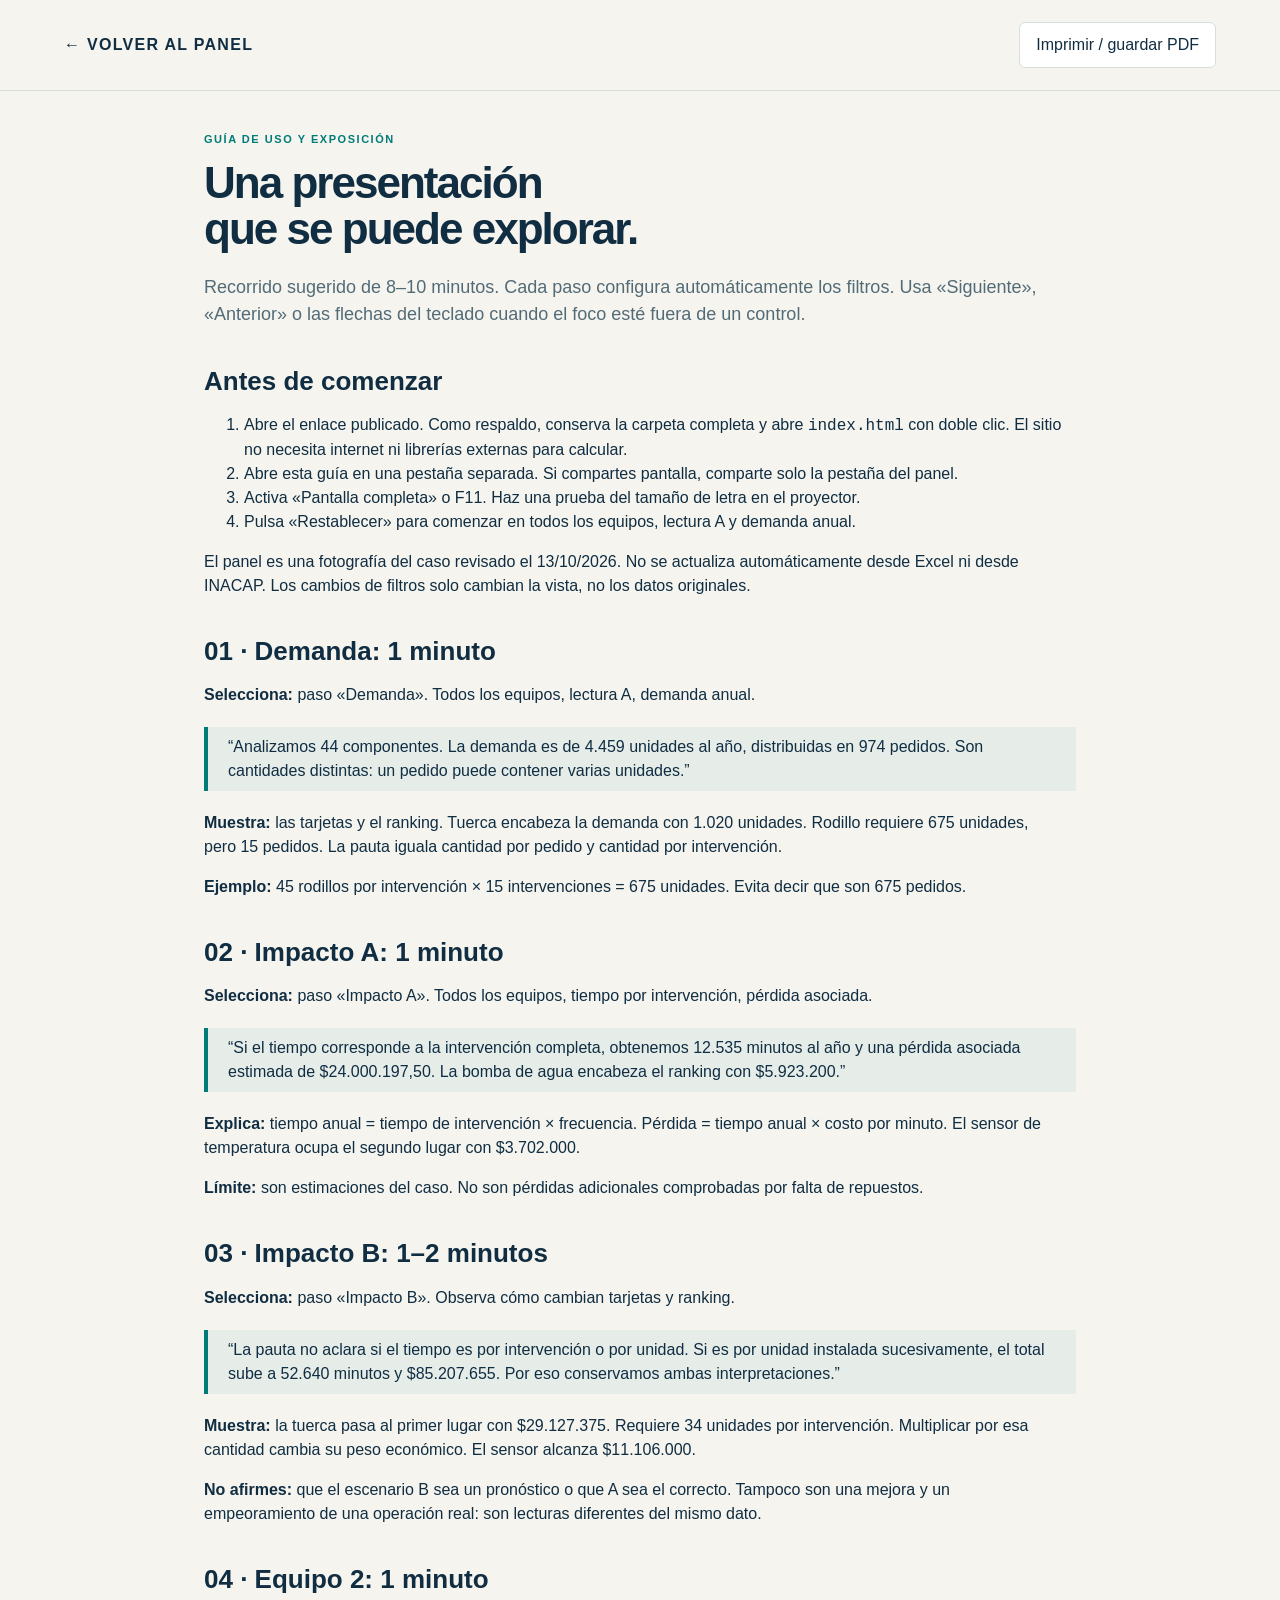
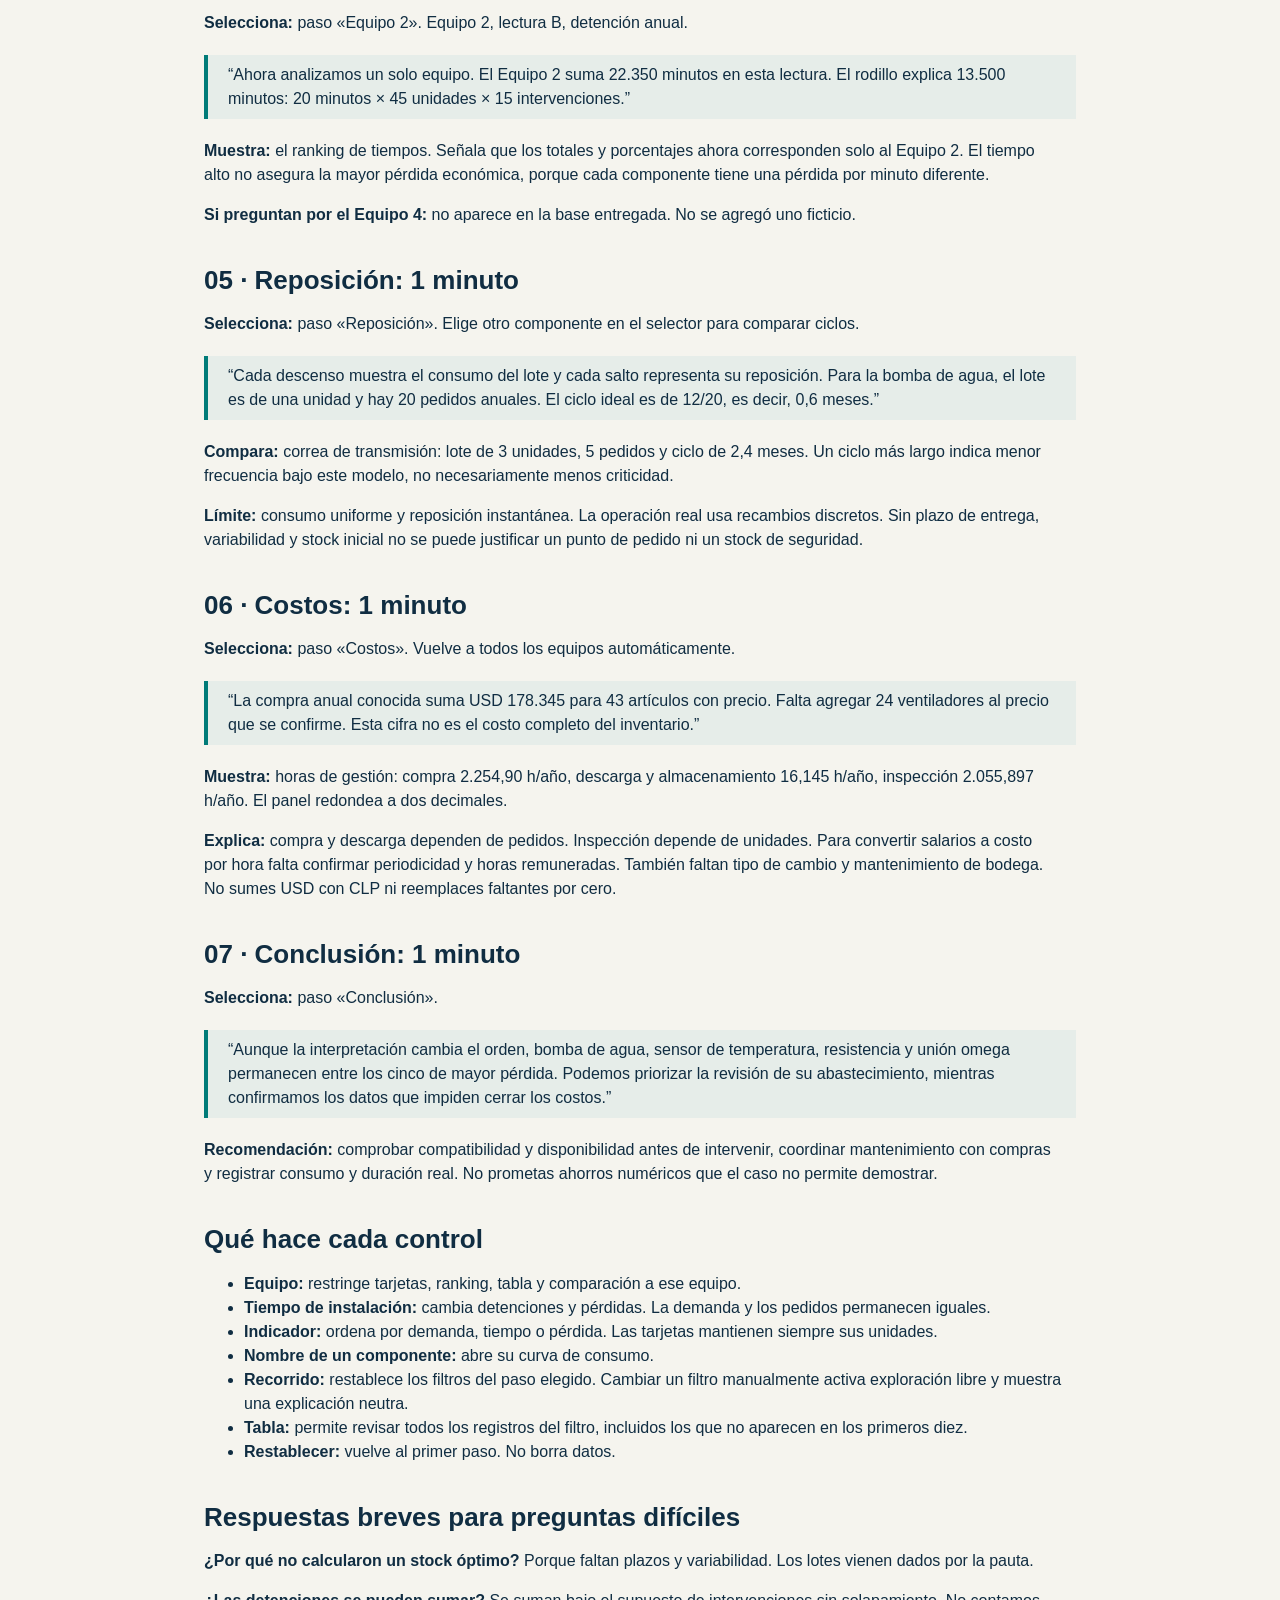
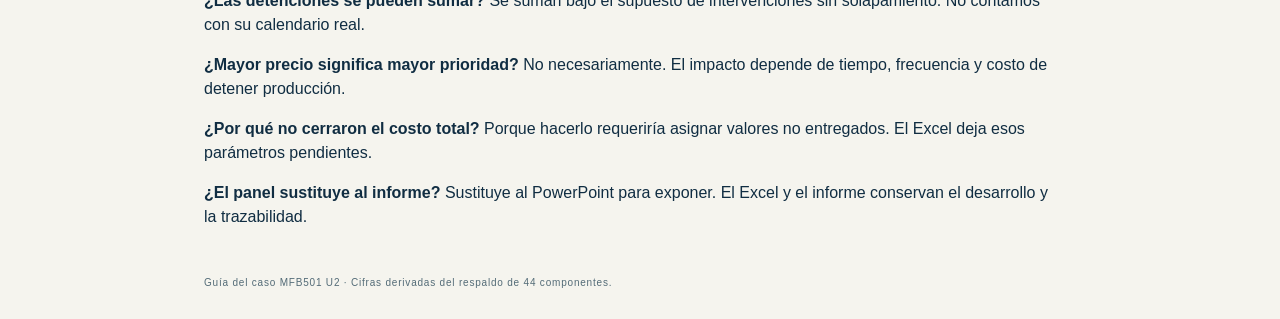
==== guia.html @ 06106e2b "Publicar panel interactivo y guía de exposición" ====
<!doctype html><html lang="es"><head><meta charset="utf-8"><meta name="viewport" content="width=device-width,initial-scale=1"><title>Guía para exponer / Repuestos</title><link rel="stylesheet" href="style.css"></head><body><header><a class="brand" href="index.html">← VOLVER AL PANEL</a><button onclick="window.print()">Imprimir / guardar PDF</button></header><main class="guide"><p class="eyebrow" style="margin-top:40px">GUÍA DE USO Y EXPOSICIÓN</p><h1>Una presentación<br>que se puede explorar.</h1><p class="lead">Recorrido sugerido de 8–10 minutos. Cada paso configura automáticamente los filtros. Usa «Siguiente», «Anterior» o las flechas del teclado cuando el foco esté fuera de un control.</p>
<h2>Antes de comenzar</h2><ol><li>Abre el enlace publicado. Como respaldo, conserva la carpeta completa y abre <code>index.html</code> con doble clic. El sitio no necesita internet ni librerías externas para calcular.</li><li>Abre esta guía en una pestaña separada. Si compartes pantalla, comparte solo la pestaña del panel.</li><li>Activa «Pantalla completa» o F11. Haz una prueba del tamaño de letra en el proyector.</li><li>Pulsa «Restablecer» para comenzar en todos los equipos, lectura A y demanda anual.</li></ol><p>El panel es una fotografía del caso revisado el 13/10/2026. No se actualiza automáticamente desde Excel ni desde INACAP. Los cambios de filtros solo cambian la vista, no los datos originales.</p>
<h2>01 · Demanda: 1 minuto</h2><p><strong>Selecciona:</strong> paso «Demanda». Todos los equipos, lectura A, demanda anual.</p><blockquote>“Analizamos 44 componentes. La demanda es de 4.459 unidades al año, distribuidas en 974 pedidos. Son cantidades distintas: un pedido puede contener varias unidades.”</blockquote><p><strong>Muestra:</strong> las tarjetas y el ranking. Tuerca encabeza la demanda con 1.020 unidades. Rodillo requiere 675 unidades, pero 15 pedidos. La pauta iguala cantidad por pedido y cantidad por intervención.</p><p><strong>Ejemplo:</strong> 45 rodillos por intervención × 15 intervenciones = 675 unidades. Evita decir que son 675 pedidos.</p>
<h2>02 · Impacto A: 1 minuto</h2><p><strong>Selecciona:</strong> paso «Impacto A». Todos los equipos, tiempo por intervención, pérdida asociada.</p><blockquote>“Si el tiempo corresponde a la intervención completa, obtenemos 12.535 minutos al año y una pérdida asociada estimada de $24.000.197,50. La bomba de agua encabeza el ranking con $5.923.200.”</blockquote><p><strong>Explica:</strong> tiempo anual = tiempo de intervención × frecuencia. Pérdida = tiempo anual × costo por minuto. El sensor de temperatura ocupa el segundo lugar con $3.702.000.</p><p><strong>Límite:</strong> son estimaciones del caso. No son pérdidas adicionales comprobadas por falta de repuestos.</p>
<h2>03 · Impacto B: 1–2 minutos</h2><p><strong>Selecciona:</strong> paso «Impacto B». Observa cómo cambian tarjetas y ranking.</p><blockquote>“La pauta no aclara si el tiempo es por intervención o por unidad. Si es por unidad instalada sucesivamente, el total sube a 52.640 minutos y $85.207.655. Por eso conservamos ambas interpretaciones.”</blockquote><p><strong>Muestra:</strong> la tuerca pasa al primer lugar con $29.127.375. Requiere 34 unidades por intervención. Multiplicar por esa cantidad cambia su peso económico. El sensor alcanza $11.106.000.</p><p><strong>No afirmes:</strong> que el escenario B sea un pronóstico o que A sea el correcto. Tampoco son una mejora y un empeoramiento de una operación real: son lecturas diferentes del mismo dato.</p>
<h2>04 · Equipo 2: 1 minuto</h2><p><strong>Selecciona:</strong> paso «Equipo 2». Equipo 2, lectura B, detención anual.</p><blockquote>“Ahora analizamos un solo equipo. El Equipo 2 suma 22.350 minutos en esta lectura. El rodillo explica 13.500 minutos: 20 minutos × 45 unidades × 15 intervenciones.”</blockquote><p><strong>Muestra:</strong> el ranking de tiempos. Señala que los totales y porcentajes ahora corresponden solo al Equipo 2. El tiempo alto no asegura la mayor pérdida económica, porque cada componente tiene una pérdida por minuto diferente.</p><p><strong>Si preguntan por el Equipo 4:</strong> no aparece en la base entregada. No se agregó uno ficticio.</p>
<h2>05 · Reposición: 1 minuto</h2><p><strong>Selecciona:</strong> paso «Reposición». Elige otro componente en el selector para comparar ciclos.</p><blockquote>“Cada descenso muestra el consumo del lote y cada salto representa su reposición. Para la bomba de agua, el lote es de una unidad y hay 20 pedidos anuales. El ciclo ideal es de 12/20, es decir, 0,6 meses.”</blockquote><p><strong>Compara:</strong> correa de transmisión: lote de 3 unidades, 5 pedidos y ciclo de 2,4 meses. Un ciclo más largo indica menor frecuencia bajo este modelo, no necesariamente menos criticidad.</p><p><strong>Límite:</strong> consumo uniforme y reposición instantánea. La operación real usa recambios discretos. Sin plazo de entrega, variabilidad y stock inicial no se puede justificar un punto de pedido ni un stock de seguridad.</p>
<h2>06 · Costos: 1 minuto</h2><p><strong>Selecciona:</strong> paso «Costos». Vuelve a todos los equipos automáticamente.</p><blockquote>“La compra anual conocida suma USD 178.345 para 43 artículos con precio. Falta agregar 24 ventiladores al precio que se confirme. Esta cifra no es el costo completo del inventario.”</blockquote><p><strong>Muestra:</strong> horas de gestión: compra 2.254,90 h/año, descarga y almacenamiento 16,145 h/año, inspección 2.055,897 h/año. El panel redondea a dos decimales.</p><p><strong>Explica:</strong> compra y descarga dependen de pedidos. Inspección depende de unidades. Para convertir salarios a costo por hora falta confirmar periodicidad y horas remuneradas. También faltan tipo de cambio y mantenimiento de bodega. No sumes USD con CLP ni reemplaces faltantes por cero.</p>
<h2>07 · Conclusión: 1 minuto</h2><p><strong>Selecciona:</strong> paso «Conclusión».</p><blockquote>“Aunque la interpretación cambia el orden, bomba de agua, sensor de temperatura, resistencia y unión omega permanecen entre los cinco de mayor pérdida. Podemos priorizar la revisión de su abastecimiento, mientras confirmamos los datos que impiden cerrar los costos.”</blockquote><p><strong>Recomendación:</strong> comprobar compatibilidad y disponibilidad antes de intervenir, coordinar mantenimiento con compras y registrar consumo y duración real. No prometas ahorros numéricos que el caso no permite demostrar.</p>
<h2>Qué hace cada control</h2><ul><li><strong>Equipo:</strong> restringe tarjetas, ranking, tabla y comparación a ese equipo.</li><li><strong>Tiempo de instalación:</strong> cambia detenciones y pérdidas. La demanda y los pedidos permanecen iguales.</li><li><strong>Indicador:</strong> ordena por demanda, tiempo o pérdida. Las tarjetas mantienen siempre sus unidades.</li><li><strong>Nombre de un componente:</strong> abre su curva de consumo.</li><li><strong>Recorrido:</strong> restablece los filtros del paso elegido. Cambiar un filtro manualmente activa exploración libre y muestra una explicación neutra.</li><li><strong>Tabla:</strong> permite revisar todos los registros del filtro, incluidos los que no aparecen en los primeros diez.</li><li><strong>Restablecer:</strong> vuelve al primer paso. No borra datos.</li></ul>
<h2>Respuestas breves para preguntas difíciles</h2><p><strong>¿Por qué no calcularon un stock óptimo?</strong> Porque faltan plazos y variabilidad. Los lotes vienen dados por la pauta.</p><p><strong>¿Las detenciones se pueden sumar?</strong> Se suman bajo el supuesto de intervenciones sin solapamiento. No contamos con su calendario real.</p><p><strong>¿Mayor precio significa mayor prioridad?</strong> No necesariamente. El impacto depende de tiempo, frecuencia y costo de detener producción.</p><p><strong>¿Por qué no cerraron el costo total?</strong> Porque hacerlo requeriría asignar valores no entregados. El Excel deja esos parámetros pendientes.</p><p><strong>¿El panel sustituye al informe?</strong> Sustituye al PowerPoint para exponer. El Excel y el informe conservan el desarrollo y la trazabilidad.</p>
<footer>Guía del caso MFB501 U2 · Cifras derivadas del respaldo de 44 componentes.</footer></main></body></html>
---- style.css ----
:root{--ink:#102d42;--teal:#007b78;--lime:#d9ee91;--paper:#f5f4ee;--muted:#536b77;--border:#d7dfdc;--white:#fff;--soft:#e6ede9}*{box-sizing:border-box}body{margin:0;background:var(--paper);color:var(--ink);font:16px/1.5 Arial,sans-serif}a{color:inherit}button,select{font:inherit}button,a,select{touch-action:manipulation}button{cursor:pointer;border:1px solid var(--border);border-radius:6px;background:var(--white);color:var(--ink);padding:10px 16px}button:hover{border-color:var(--teal)}button:focus-visible,a:focus-visible,select:focus-visible{outline:3px solid var(--teal);outline-offset:3px}button:disabled{opacity:.45;cursor:default}header{display:flex;justify-content:space-between;align-items:center;padding:22px 5%;border-bottom:1px solid var(--border);gap:20px}.brand{text-decoration:none;font-weight:700;letter-spacing:.08em}.brand>span:first-child{color:var(--teal)}.brand-sub{display:block;font-size:10px;letter-spacing:.18em;font-weight:400}.header-actions{display:flex;align-items:center;gap:24px;font-size:14px}main{max-width:1400px;margin:auto;padding:0 5%}.intro{display:flex;justify-content:space-between;align-items:center;gap:40px;padding:48px 0 35px}.eyebrow{letter-spacing:.14em;font-size:11px;font-weight:700;margin:0 0 10px;color:var(--teal)}h1{font-size:clamp(36px,4.5vw,64px);line-height:1.05;letter-spacing:-.045em;margin:12px 0 22px}h2{font-size:26px;line-height:1.2;margin:5px 0 12px}h3{font-size:18px;margin:0 0 14px}.lead{font-size:18px;color:var(--muted);margin:0}.intro-number{text-align:right}.intro-number strong{font-size:130px;line-height:1;color:var(--teal);letter-spacing:-.08em;display:block}.intro-number span,.intro-number small{display:block;font-size:11px;letter-spacing:.1em}.intro-number small{color:var(--muted);margin-top:10px;letter-spacing:0}.journey{display:flex;justify-content:space-between;align-items:center;gap:25px;padding:28px 30px;background:var(--ink);color:var(--white);border-radius:10px}.journey .eyebrow{color:var(--lime)}.journey h2{font-size:25px}.journey p{margin:0;max-width:850px;color:#e3ecee}.step-actions{display:flex;gap:8px;flex-shrink:0}.step-actions button{background:var(--lime);border-color:var(--lime)}#steps{display:flex;flex-wrap:wrap;gap:6px;padding:12px 0 30px}#steps button{font-size:12px;border:0;background:transparent}#steps button[aria-current=step]{color:var(--white);background:var(--teal)}.workspace-head,.section-top{display:flex;justify-content:space-between;align-items:center;gap:20px}.status{font-size:12px;color:var(--muted)}.filters{display:flex;gap:18px;align-items:end;flex-wrap:wrap;padding:20px 0 10px}.filters label,.section-top label{display:flex;flex-direction:column;font-size:12px;font-weight:700;gap:6px;min-width:200px;flex:1}select{padding:12px 10px;background:var(--white);color:var(--ink);border:1px solid var(--border);border-radius:5px;width:100%}.filter-summary{font-size:12px;color:var(--muted);min-height:24px}.metrics{display:grid;grid-template-columns:repeat(3,1fr);margin:20px 0 35px;border-top:1px solid var(--border);border-bottom:1px solid var(--border)}.metrics article{padding:24px 20px;border-right:1px solid var(--border)}.metrics article:first-child{padding-left:0}.metrics article:last-child{border:0}.metrics span,.metrics small{display:block;font-size:12px;color:var(--muted)}.metrics strong{display:block;font-size:clamp(23px,2.7vw,39px);font-weight:500;letter-spacing:-.03em;font-variant-numeric:tabular-nums;margin:7px 0}.chart-layout{display:grid;grid-template-columns:minmax(0,1fr) 310px;gap:45px}.chart-main .section-top{align-items:baseline}.section-top>span{font-size:12px;color:var(--muted)}.rank-row{display:grid;grid-template-columns:minmax(140px,.9fr) minmax(100px,1.1fr) 110px;gap:12px;align-items:center;margin:20px 0;font-size:13px}.rank-label{border:0;background:transparent;text-align:left;padding:0;color:var(--ink)}.rank-label:hover{text-decoration:underline}.track{height:14px;background:var(--soft);overflow:hidden}.track i{display:block;height:100%;background:var(--teal);transition:width .3s}.rank-value{text-align:right;font-variant-numeric:tabular-nums}.chart-note{font-size:12px;color:var(--muted);margin:24px 0}.muted{color:var(--muted);font-size:12px}.comparison{margin:24px 0 40px}.comparison span{font-size:12px}.comparison strong{display:block;font-size:22px;font-weight:500;font-variant-numeric:tabular-nums}.comparison .track{margin:8px 0 18px;height:8px}.comparison small{color:var(--muted)}#compare-b-bar{background:var(--ink)}.team-row{margin:14px 0}.team-row div:first-child{display:flex;justify-content:space-between;font-size:12px;margin-bottom:5px}.team-row .track{height:7px}aside{border-left:1px solid var(--border);padding-left:25px}.cycle-meta{display:flex;flex-wrap:wrap;gap:30px;padding:25px 0;color:var(--teal);font-weight:700}#cycle svg{width:100%;display:block;background:var(--white);border:1px solid var(--border)}#cycle text{fill:var(--muted);font:13px Arial}.cost-lead{padding:35px;background:var(--ink);border-radius:8px;color:var(--white)}.cost-lead span{font-size:12px;letter-spacing:.12em}.cost-lead strong{display:block;font-size:48px;color:var(--lime);margin:15px 0}.cost-columns{display:grid;grid-template-columns:1fr 1fr;gap:50px;padding:30px 0}.cost-columns p,.cost-columns li{font-size:14px;color:var(--muted)}dl>div{display:flex;justify-content:space-between;padding:12px 0;border-bottom:1px solid var(--border)}dd{margin:0;font-variant-numeric:tabular-nums}details{margin:28px 0;border-top:1px solid var(--border);padding-top:18px}summary{cursor:pointer;font-size:14px;font-weight:700}.table-wrap{overflow:auto}table{border-collapse:collapse;width:100%;font-size:12px;margin:20px 0}td,th{padding:12px 10px;border-bottom:1px solid var(--border);text-align:right}td:first-child,th:first-child,td:nth-child(2),th:nth-child(2){text-align:left}th{background:var(--soft)}.method p{font-size:13px;max-width:1000px}footer{display:flex;justify-content:space-between;gap:20px;padding:30px 0;color:var(--muted);font-size:10px;letter-spacing:.08em}[hidden]{display:none!important}.guide{max-width:1000px}.guide h1{font-size:44px}.guide h2{margin-top:38px}.guide p,.guide li{max-width:850px}.guide blockquote{border-left:4px solid var(--teal);margin:20px 0;padding:8px 20px;background:var(--soft)}@media(max-width:900px){.chart-layout{grid-template-columns:1fr}aside{border-left:0;border-top:1px solid var(--border);padding:25px 0;display:grid;grid-template-columns:1fr 1fr;gap:20px}aside>.muted{display:none}.comparison{margin:0;grid-row:2}.intro-number strong{font-size:90px}.journey{align-items:start;flex-direction:column}.section-top{flex-wrap:wrap}}@media(max-width:600px){header{align-items:start}.header-actions{gap:8px;flex-direction:column;align-items:end}.intro{padding:28px 0}.intro-number{display:none}.intro h1{font-size:38px}.metrics{grid-template-columns:1fr}.metrics article,.metrics article:first-child{border-right:0;border-bottom:1px solid var(--border);padding:15px 0}.metrics strong{font-size:32px}.rank-row{grid-template-columns:1fr 100px;gap:5px}.rank-row .track{grid-column:1/-1;grid-row:2}.rank-value{grid-column:2;grid-row:1}.workspace-head{display:block}.cost-columns{grid-template-columns:1fr;gap:10px}.cost-lead strong{font-size:36px}.filters label{min-width:160px}footer{flex-direction:column}aside{display:block}.journey{padding:22px}.guide h1{font-size:34px}}@media(prefers-reduced-motion:reduce){*{scroll-behavior:auto!important;transition:none!important}}@media print{header,.filters,#steps,.step-actions,#fullscreen{display:none}body{background:#fff}main{max-width:none}.journey,.cost-lead{background:#fff;color:#102d42;border:1px solid #102d42}.journey p,.cost-lead strong{color:#102d42}details{break-inside:avoid}}
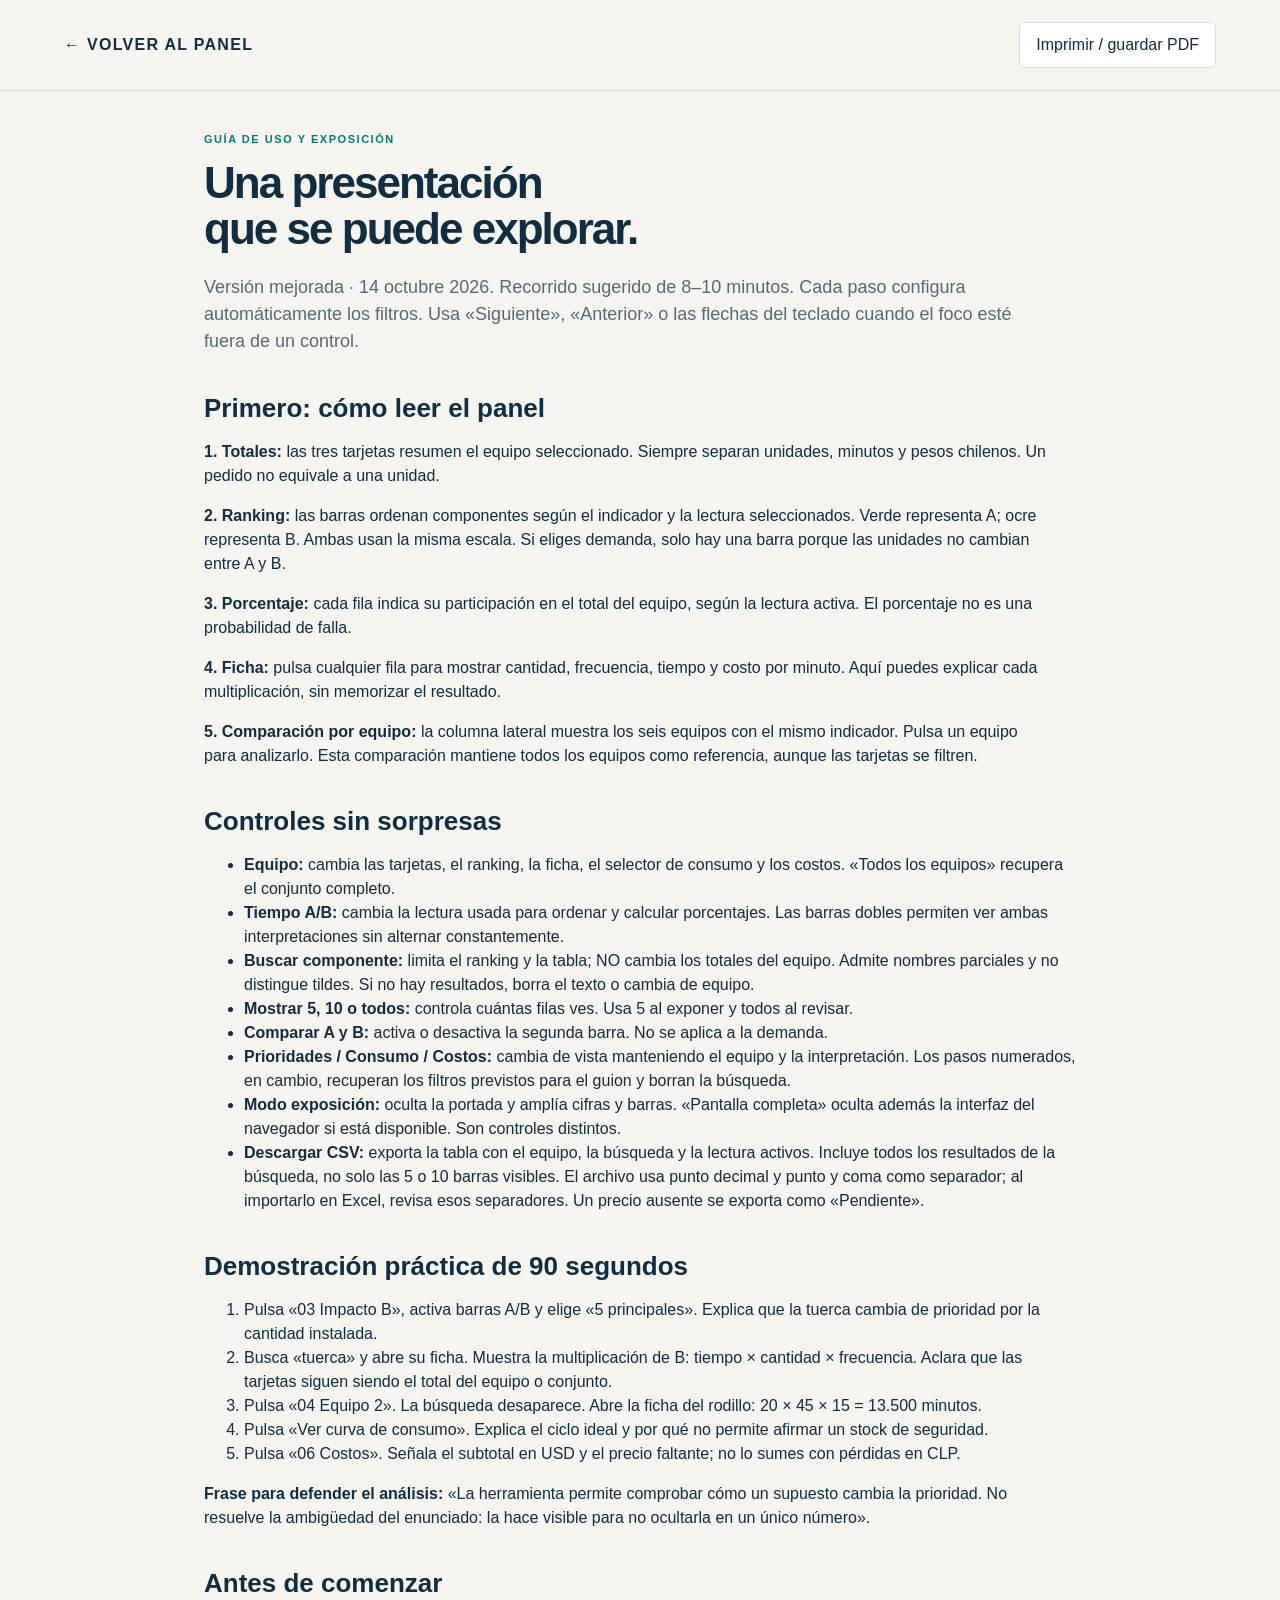
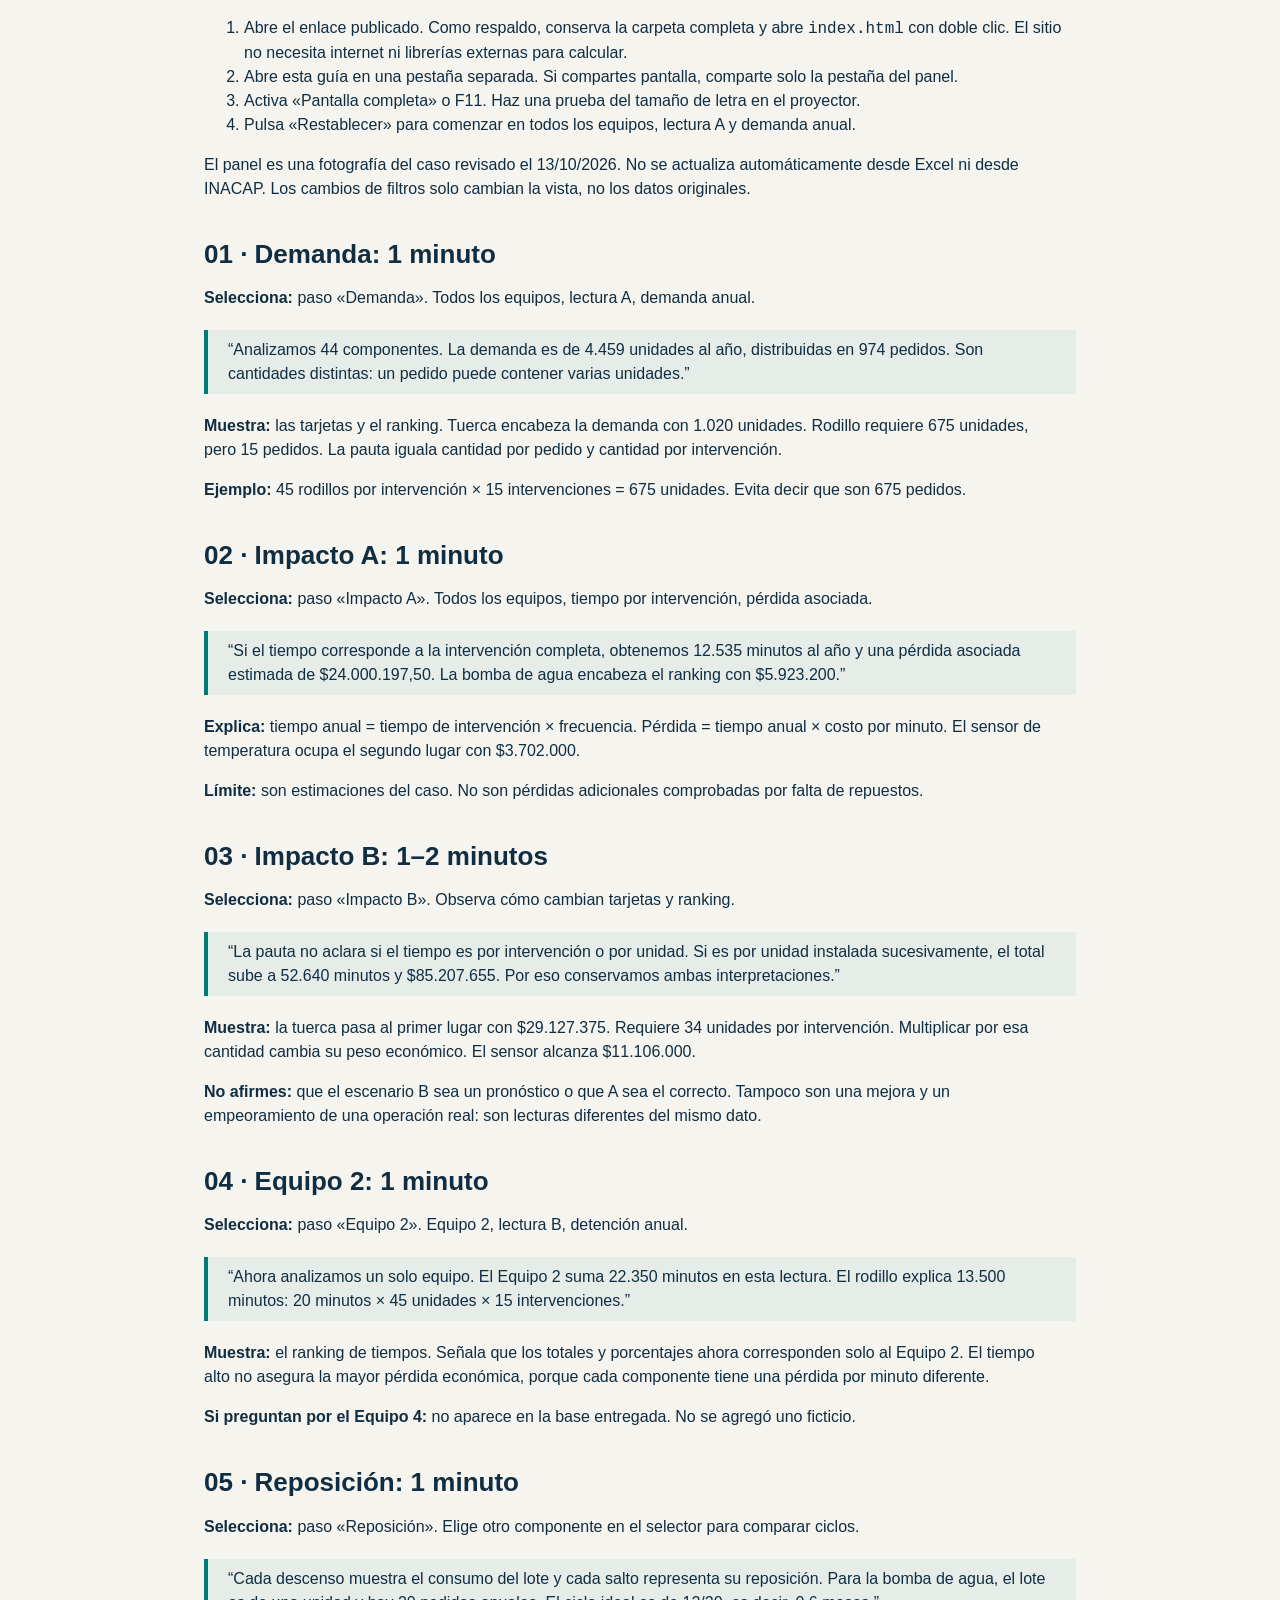
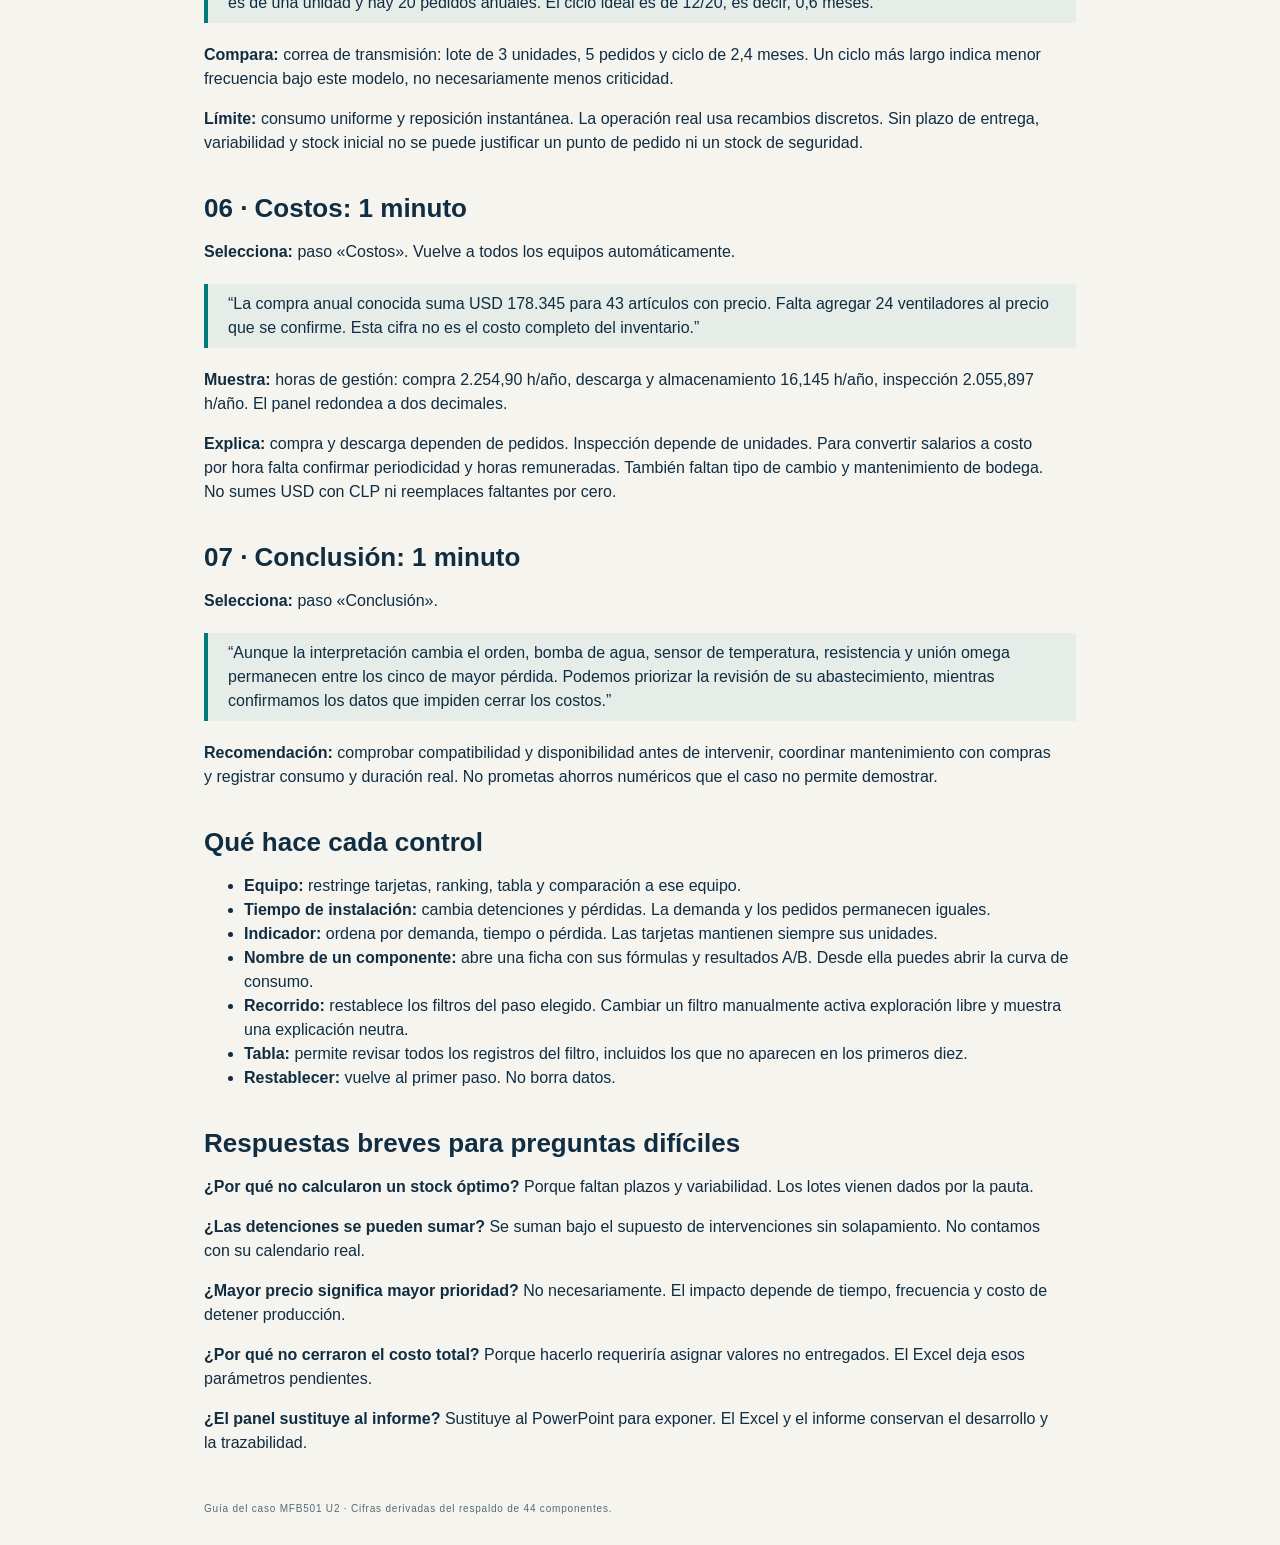
==== commit 9fe33133: "Mejorar visualización, fichas de cálculo y guía de uso" ====
--- a/guia.html
+++ b/guia.html
@@ -1,12 +1,15 @@
-<!doctype html><html lang="es"><head><meta charset="utf-8"><meta name="viewport" content="width=device-width,initial-scale=1"><title>Guía para exponer / Repuestos</title><link rel="stylesheet" href="style.css"></head><body><header><a class="brand" href="index.html">← VOLVER AL PANEL</a><button onclick="window.print()">Imprimir / guardar PDF</button></header><main class="guide"><p class="eyebrow" style="margin-top:40px">GUÍA DE USO Y EXPOSICIÓN</p><h1>Una presentación<br>que se puede explorar.</h1><p class="lead">Recorrido sugerido de 8–10 minutos. Cada paso configura automáticamente los filtros. Usa «Siguiente», «Anterior» o las flechas del teclado cuando el foco esté fuera de un control.</p>
-<h2>Antes de comenzar</h2><ol><li>Abre el enlace publicado. Como respaldo, conserva la carpeta completa y abre <code>index.html</code> con doble clic. El sitio no necesita internet ni librerías externas para calcular.</li><li>Abre esta guía en una pestaña separada. Si compartes pantalla, comparte solo la pestaña del panel.</li><li>Activa «Pantalla completa» o F11. Haz una prueba del tamaño de letra en el proyector.</li><li>Pulsa «Restablecer» para comenzar en todos los equipos, lectura A y demanda anual.</li></ol><p>El panel es una fotografía del caso revisado el 13/10/2026. No se actualiza automáticamente desde Excel ni desde INACAP. Los cambios de filtros solo cambian la vista, no los datos originales.</p>
-<h2>01 · Demanda: 1 minuto</h2><p><strong>Selecciona:</strong> paso «Demanda». Todos los equipos, lectura A, demanda anual.</p><blockquote>“Analizamos 44 componentes. La demanda es de 4.459 unidades al año, distribuidas en 974 pedidos. Son cantidades distintas: un pedido puede contener varias unidades.”</blockquote><p><strong>Muestra:</strong> las tarjetas y el ranking. Tuerca encabeza la demanda con 1.020 unidades. Rodillo requiere 675 unidades, pero 15 pedidos. La pauta iguala cantidad por pedido y cantidad por intervención.</p><p><strong>Ejemplo:</strong> 45 rodillos por intervención × 15 intervenciones = 675 unidades. Evita decir que son 675 pedidos.</p>
-<h2>02 · Impacto A: 1 minuto</h2><p><strong>Selecciona:</strong> paso «Impacto A». Todos los equipos, tiempo por intervención, pérdida asociada.</p><blockquote>“Si el tiempo corresponde a la intervención completa, obtenemos 12.535 minutos al año y una pérdida asociada estimada de $24.000.197,50. La bomba de agua encabeza el ranking con $5.923.200.”</blockquote><p><strong>Explica:</strong> tiempo anual = tiempo de intervención × frecuencia. Pérdida = tiempo anual × costo por minuto. El sensor de temperatura ocupa el segundo lugar con $3.702.000.</p><p><strong>Límite:</strong> son estimaciones del caso. No son pérdidas adicionales comprobadas por falta de repuestos.</p>
-<h2>03 · Impacto B: 1–2 minutos</h2><p><strong>Selecciona:</strong> paso «Impacto B». Observa cómo cambian tarjetas y ranking.</p><blockquote>“La pauta no aclara si el tiempo es por intervención o por unidad. Si es por unidad instalada sucesivamente, el total sube a 52.640 minutos y $85.207.655. Por eso conservamos ambas interpretaciones.”</blockquote><p><strong>Muestra:</strong> la tuerca pasa al primer lugar con $29.127.375. Requiere 34 unidades por intervención. Multiplicar por esa cantidad cambia su peso económico. El sensor alcanza $11.106.000.</p><p><strong>No afirmes:</strong> que el escenario B sea un pronóstico o que A sea el correcto. Tampoco son una mejora y un empeoramiento de una operación real: son lecturas diferentes del mismo dato.</p>
-<h2>04 · Equipo 2: 1 minuto</h2><p><strong>Selecciona:</strong> paso «Equipo 2». Equipo 2, lectura B, detención anual.</p><blockquote>“Ahora analizamos un solo equipo. El Equipo 2 suma 22.350 minutos en esta lectura. El rodillo explica 13.500 minutos: 20 minutos × 45 unidades × 15 intervenciones.”</blockquote><p><strong>Muestra:</strong> el ranking de tiempos. Señala que los totales y porcentajes ahora corresponden solo al Equipo 2. El tiempo alto no asegura la mayor pérdida económica, porque cada componente tiene una pérdida por minuto diferente.</p><p><strong>Si preguntan por el Equipo 4:</strong> no aparece en la base entregada. No se agregó uno ficticio.</p>
-<h2>05 · Reposición: 1 minuto</h2><p><strong>Selecciona:</strong> paso «Reposición». Elige otro componente en el selector para comparar ciclos.</p><blockquote>“Cada descenso muestra el consumo del lote y cada salto representa su reposición. Para la bomba de agua, el lote es de una unidad y hay 20 pedidos anuales. El ciclo ideal es de 12/20, es decir, 0,6 meses.”</blockquote><p><strong>Compara:</strong> correa de transmisión: lote de 3 unidades, 5 pedidos y ciclo de 2,4 meses. Un ciclo más largo indica menor frecuencia bajo este modelo, no necesariamente menos criticidad.</p><p><strong>Límite:</strong> consumo uniforme y reposición instantánea. La operación real usa recambios discretos. Sin plazo de entrega, variabilidad y stock inicial no se puede justificar un punto de pedido ni un stock de seguridad.</p>
-<h2>06 · Costos: 1 minuto</h2><p><strong>Selecciona:</strong> paso «Costos». Vuelve a todos los equipos automáticamente.</p><blockquote>“La compra anual conocida suma USD 178.345 para 43 artículos con precio. Falta agregar 24 ventiladores al precio que se confirme. Esta cifra no es el costo completo del inventario.”</blockquote><p><strong>Muestra:</strong> horas de gestión: compra 2.254,90 h/año, descarga y almacenamiento 16,145 h/año, inspección 2.055,897 h/año. El panel redondea a dos decimales.</p><p><strong>Explica:</strong> compra y descarga dependen de pedidos. Inspección depende de unidades. Para convertir salarios a costo por hora falta confirmar periodicidad y horas remuneradas. También faltan tipo de cambio y mantenimiento de bodega. No sumes USD con CLP ni reemplaces faltantes por cero.</p>
-<h2>07 · Conclusión: 1 minuto</h2><p><strong>Selecciona:</strong> paso «Conclusión».</p><blockquote>“Aunque la interpretación cambia el orden, bomba de agua, sensor de temperatura, resistencia y unión omega permanecen entre los cinco de mayor pérdida. Podemos priorizar la revisión de su abastecimiento, mientras confirmamos los datos que impiden cerrar los costos.”</blockquote><p><strong>Recomendación:</strong> comprobar compatibilidad y disponibilidad antes de intervenir, coordinar mantenimiento con compras y registrar consumo y duración real. No prometas ahorros numéricos que el caso no permite demostrar.</p>
-<h2>Qué hace cada control</h2><ul><li><strong>Equipo:</strong> restringe tarjetas, ranking, tabla y comparación a ese equipo.</li><li><strong>Tiempo de instalación:</strong> cambia detenciones y pérdidas. La demanda y los pedidos permanecen iguales.</li><li><strong>Indicador:</strong> ordena por demanda, tiempo o pérdida. Las tarjetas mantienen siempre sus unidades.</li><li><strong>Nombre de un componente:</strong> abre su curva de consumo.</li><li><strong>Recorrido:</strong> restablece los filtros del paso elegido. Cambiar un filtro manualmente activa exploración libre y muestra una explicación neutra.</li><li><strong>Tabla:</strong> permite revisar todos los registros del filtro, incluidos los que no aparecen en los primeros diez.</li><li><strong>Restablecer:</strong> vuelve al primer paso. No borra datos.</li></ul>
-<h2>Respuestas breves para preguntas difíciles</h2><p><strong>¿Por qué no calcularon un stock óptimo?</strong> Porque faltan plazos y variabilidad. Los lotes vienen dados por la pauta.</p><p><strong>¿Las detenciones se pueden sumar?</strong> Se suman bajo el supuesto de intervenciones sin solapamiento. No contamos con su calendario real.</p><p><strong>¿Mayor precio significa mayor prioridad?</strong> No necesariamente. El impacto depende de tiempo, frecuencia y costo de detener producción.</p><p><strong>¿Por qué no cerraron el costo total?</strong> Porque hacerlo requeriría asignar valores no entregados. El Excel deja esos parámetros pendientes.</p><p><strong>¿El panel sustituye al informe?</strong> Sustituye al PowerPoint para exponer. El Excel y el informe conservan el desarrollo y la trazabilidad.</p>
-<footer>Guía del caso MFB501 U2 · Cifras derivadas del respaldo de 44 componentes.</footer></main></body></html>
+<!doctype html><html lang="es"><head><meta charset="utf-8"><meta name="viewport" content="width=device-width,initial-scale=1"><title>Guía para exponer / Repuestos</title><link rel="stylesheet" href="style.css"></head><body><header><a class="brand" href="index.html">← VOLVER AL PANEL</a><button onclick="window.print()">Imprimir / guardar PDF</button></header><main class="guide"><p class="eyebrow" style="margin-top:40px">GUÍA DE USO Y EXPOSICIÓN</p><h1>Una presentación<br>que se puede explorar.</h1><p class="lead">Versión mejorada · 14 octubre 2026. Recorrido sugerido de 8–10 minutos. Cada paso configura automáticamente los filtros. Usa «Siguiente», «Anterior» o las flechas del teclado cuando el foco esté fuera de un control.</p>
+<section class="quick-guide"><h2>Primero: cómo leer el panel</h2><p><strong>1. Totales:</strong> las tres tarjetas resumen el equipo seleccionado. Siempre separan unidades, minutos y pesos chilenos. Un pedido no equivale a una unidad.</p><p><strong>2. Ranking:</strong> las barras ordenan componentes según el indicador y la lectura seleccionados. Verde representa A; ocre representa B. Ambas usan la misma escala. Si eliges demanda, solo hay una barra porque las unidades no cambian entre A y B.</p><p><strong>3. Porcentaje:</strong> cada fila indica su participación en el total del equipo, según la lectura activa. El porcentaje no es una probabilidad de falla.</p><p><strong>4. Ficha:</strong> pulsa cualquier fila para mostrar cantidad, frecuencia, tiempo y costo por minuto. Aquí puedes explicar cada multiplicación, sin memorizar el resultado.</p><p><strong>5. Comparación por equipo:</strong> la columna lateral muestra los seis equipos con el mismo indicador. Pulsa un equipo para analizarlo. Esta comparación mantiene todos los equipos como referencia, aunque las tarjetas se filtren.</p></section>
+<h2>Controles sin sorpresas</h2><ul><li><strong>Equipo:</strong> cambia las tarjetas, el ranking, la ficha, el selector de consumo y los costos. «Todos los equipos» recupera el conjunto completo.</li><li><strong>Tiempo A/B:</strong> cambia la lectura usada para ordenar y calcular porcentajes. Las barras dobles permiten ver ambas interpretaciones sin alternar constantemente.</li><li><strong>Buscar componente:</strong> limita el ranking y la tabla; NO cambia los totales del equipo. Admite nombres parciales y no distingue tildes. Si no hay resultados, borra el texto o cambia de equipo.</li><li><strong>Mostrar 5, 10 o todos:</strong> controla cuántas filas ves. Usa 5 al exponer y todos al revisar.</li><li><strong>Comparar A y B:</strong> activa o desactiva la segunda barra. No se aplica a la demanda.</li><li><strong>Prioridades / Consumo / Costos:</strong> cambia de vista manteniendo el equipo y la interpretación. Los pasos numerados, en cambio, recuperan los filtros previstos para el guion y borran la búsqueda.</li><li><strong>Modo exposición:</strong> oculta la portada y amplía cifras y barras. «Pantalla completa» oculta además la interfaz del navegador si está disponible. Son controles distintos.</li><li><strong>Descargar CSV:</strong> exporta la tabla con el equipo, la búsqueda y la lectura activos. Incluye todos los resultados de la búsqueda, no solo las 5 o 10 barras visibles. El archivo usa punto decimal y punto y coma como separador; al importarlo en Excel, revisa esos separadores. Un precio ausente se exporta como «Pendiente».</li></ul>
+<h2>Demostración práctica de 90 segundos</h2><ol><li>Pulsa «03 Impacto B», activa barras A/B y elige «5 principales». Explica que la tuerca cambia de prioridad por la cantidad instalada.</li><li>Busca «tuerca» y abre su ficha. Muestra la multiplicación de B: tiempo × cantidad × frecuencia. Aclara que las tarjetas siguen siendo el total del equipo o conjunto.</li><li>Pulsa «04 Equipo 2». La búsqueda desaparece. Abre la ficha del rodillo: 20 × 45 × 15 = 13.500 minutos.</li><li>Pulsa «Ver curva de consumo». Explica el ciclo ideal y por qué no permite afirmar un stock de seguridad.</li><li>Pulsa «06 Costos». Señala el subtotal en USD y el precio faltante; no lo sumes con pérdidas en CLP.</li></ol><p><strong>Frase para defender el análisis:</strong> «La herramienta permite comprobar cómo un supuesto cambia la prioridad. No resuelve la ambigüedad del enunciado: la hace visible para no ocultarla en un único número».</p>
+<h2>Antes de comenzar</h2><ol><li>Abre el enlace publicado. Como respaldo, conserva la carpeta completa y abre <code>index.html</code> con doble clic. El sitio no necesita internet ni librerías externas para calcular.</li><li>Abre esta guía en una pestaña separada. Si compartes pantalla, comparte solo la pestaña del panel.</li><li>Activa «Pantalla completa» o F11. Haz una prueba del tamaño de letra en el proyector.</li><li>Pulsa «Restablecer» para comenzar en todos los equipos, lectura A y demanda anual.</li></ol><p>El panel es una fotografía del caso revisado el 13/10/2026. No se actualiza automáticamente desde Excel ni desde INACAP. Los cambios de filtros solo cambian la vista, no los datos originales.</p>
+<h2>01 · Demanda: 1 minuto</h2><p><strong>Selecciona:</strong> paso «Demanda». Todos los equipos, lectura A, demanda anual.</p><blockquote>“Analizamos 44 componentes. La demanda es de 4.459 unidades al año, distribuidas en 974 pedidos. Son cantidades distintas: un pedido puede contener varias unidades.”</blockquote><p><strong>Muestra:</strong> las tarjetas y el ranking. Tuerca encabeza la demanda con 1.020 unidades. Rodillo requiere 675 unidades, pero 15 pedidos. La pauta iguala cantidad por pedido y cantidad por intervención.</p><p><strong>Ejemplo:</strong> 45 rodillos por intervención × 15 intervenciones = 675 unidades. Evita decir que son 675 pedidos.</p>
+<h2>02 · Impacto A: 1 minuto</h2><p><strong>Selecciona:</strong> paso «Impacto A». Todos los equipos, tiempo por intervención, pérdida asociada.</p><blockquote>“Si el tiempo corresponde a la intervención completa, obtenemos 12.535 minutos al año y una pérdida asociada estimada de $24.000.197,50. La bomba de agua encabeza el ranking con $5.923.200.”</blockquote><p><strong>Explica:</strong> tiempo anual = tiempo de intervención × frecuencia. Pérdida = tiempo anual × costo por minuto. El sensor de temperatura ocupa el segundo lugar con $3.702.000.</p><p><strong>Límite:</strong> son estimaciones del caso. No son pérdidas adicionales comprobadas por falta de repuestos.</p>
+<h2>03 · Impacto B: 1–2 minutos</h2><p><strong>Selecciona:</strong> paso «Impacto B». Observa cómo cambian tarjetas y ranking.</p><blockquote>“La pauta no aclara si el tiempo es por intervención o por unidad. Si es por unidad instalada sucesivamente, el total sube a 52.640 minutos y $85.207.655. Por eso conservamos ambas interpretaciones.”</blockquote><p><strong>Muestra:</strong> la tuerca pasa al primer lugar con $29.127.375. Requiere 34 unidades por intervención. Multiplicar por esa cantidad cambia su peso económico. El sensor alcanza $11.106.000.</p><p><strong>No afirmes:</strong> que el escenario B sea un pronóstico o que A sea el correcto. Tampoco son una mejora y un empeoramiento de una operación real: son lecturas diferentes del mismo dato.</p>
+<h2>04 · Equipo 2: 1 minuto</h2><p><strong>Selecciona:</strong> paso «Equipo 2». Equipo 2, lectura B, detención anual.</p><blockquote>“Ahora analizamos un solo equipo. El Equipo 2 suma 22.350 minutos en esta lectura. El rodillo explica 13.500 minutos: 20 minutos × 45 unidades × 15 intervenciones.”</blockquote><p><strong>Muestra:</strong> el ranking de tiempos. Señala que los totales y porcentajes ahora corresponden solo al Equipo 2. El tiempo alto no asegura la mayor pérdida económica, porque cada componente tiene una pérdida por minuto diferente.</p><p><strong>Si preguntan por el Equipo 4:</strong> no aparece en la base entregada. No se agregó uno ficticio.</p>
+<h2>05 · Reposición: 1 minuto</h2><p><strong>Selecciona:</strong> paso «Reposición». Elige otro componente en el selector para comparar ciclos.</p><blockquote>“Cada descenso muestra el consumo del lote y cada salto representa su reposición. Para la bomba de agua, el lote es de una unidad y hay 20 pedidos anuales. El ciclo ideal es de 12/20, es decir, 0,6 meses.”</blockquote><p><strong>Compara:</strong> correa de transmisión: lote de 3 unidades, 5 pedidos y ciclo de 2,4 meses. Un ciclo más largo indica menor frecuencia bajo este modelo, no necesariamente menos criticidad.</p><p><strong>Límite:</strong> consumo uniforme y reposición instantánea. La operación real usa recambios discretos. Sin plazo de entrega, variabilidad y stock inicial no se puede justificar un punto de pedido ni un stock de seguridad.</p>
+<h2>06 · Costos: 1 minuto</h2><p><strong>Selecciona:</strong> paso «Costos». Vuelve a todos los equipos automáticamente.</p><blockquote>“La compra anual conocida suma USD 178.345 para 43 artículos con precio. Falta agregar 24 ventiladores al precio que se confirme. Esta cifra no es el costo completo del inventario.”</blockquote><p><strong>Muestra:</strong> horas de gestión: compra 2.254,90 h/año, descarga y almacenamiento 16,145 h/año, inspección 2.055,897 h/año. El panel redondea a dos decimales.</p><p><strong>Explica:</strong> compra y descarga dependen de pedidos. Inspección depende de unidades. Para convertir salarios a costo por hora falta confirmar periodicidad y horas remuneradas. También faltan tipo de cambio y mantenimiento de bodega. No sumes USD con CLP ni reemplaces faltantes por cero.</p>
+<h2>07 · Conclusión: 1 minuto</h2><p><strong>Selecciona:</strong> paso «Conclusión».</p><blockquote>“Aunque la interpretación cambia el orden, bomba de agua, sensor de temperatura, resistencia y unión omega permanecen entre los cinco de mayor pérdida. Podemos priorizar la revisión de su abastecimiento, mientras confirmamos los datos que impiden cerrar los costos.”</blockquote><p><strong>Recomendación:</strong> comprobar compatibilidad y disponibilidad antes de intervenir, coordinar mantenimiento con compras y registrar consumo y duración real. No prometas ahorros numéricos que el caso no permite demostrar.</p>
+<h2>Qué hace cada control</h2><ul><li><strong>Equipo:</strong> restringe tarjetas, ranking, tabla y comparación a ese equipo.</li><li><strong>Tiempo de instalación:</strong> cambia detenciones y pérdidas. La demanda y los pedidos permanecen iguales.</li><li><strong>Indicador:</strong> ordena por demanda, tiempo o pérdida. Las tarjetas mantienen siempre sus unidades.</li><li><strong>Nombre de un componente:</strong> abre una ficha con sus fórmulas y resultados A/B. Desde ella puedes abrir la curva de consumo.</li><li><strong>Recorrido:</strong> restablece los filtros del paso elegido. Cambiar un filtro manualmente activa exploración libre y muestra una explicación neutra.</li><li><strong>Tabla:</strong> permite revisar todos los registros del filtro, incluidos los que no aparecen en los primeros diez.</li><li><strong>Restablecer:</strong> vuelve al primer paso. No borra datos.</li></ul>
+<h2>Respuestas breves para preguntas difíciles</h2><p><strong>¿Por qué no calcularon un stock óptimo?</strong> Porque faltan plazos y variabilidad. Los lotes vienen dados por la pauta.</p><p><strong>¿Las detenciones se pueden sumar?</strong> Se suman bajo el supuesto de intervenciones sin solapamiento. No contamos con su calendario real.</p><p><strong>¿Mayor precio significa mayor prioridad?</strong> No necesariamente. El impacto depende de tiempo, frecuencia y costo de detener producción.</p><p><strong>¿Por qué no cerraron el costo total?</strong> Porque hacerlo requeriría asignar valores no entregados. El Excel deja esos parámetros pendientes.</p><p><strong>¿El panel sustituye al informe?</strong> Sustituye al PowerPoint para exponer. El Excel y el informe conservan el desarrollo y la trazabilidad.</p>
+<footer>Guía del caso MFB501 U2 · Cifras derivadas del respaldo de 44 componentes.</footer></main></body></html>
--- a/style.css
+++ b/style.css
@@ -1 +1,3 @@
 :root{--ink:#102d42;--teal:#007b78;--lime:#d9ee91;--paper:#f5f4ee;--muted:#536b77;--border:#d7dfdc;--white:#fff;--soft:#e6ede9}*{box-sizing:border-box}body{margin:0;background:var(--paper);color:var(--ink);font:16px/1.5 Arial,sans-serif}a{color:inherit}button,select{font:inherit}button,a,select{touch-action:manipulation}button{cursor:pointer;border:1px solid var(--border);border-radius:6px;background:var(--white);color:var(--ink);padding:10px 16px}button:hover{border-color:var(--teal)}button:focus-visible,a:focus-visible,select:focus-visible{outline:3px solid var(--teal);outline-offset:3px}button:disabled{opacity:.45;cursor:default}header{display:flex;justify-content:space-between;align-items:center;padding:22px 5%;border-bottom:1px solid var(--border);gap:20px}.brand{text-decoration:none;font-weight:700;letter-spacing:.08em}.brand>span:first-child{color:var(--teal)}.brand-sub{display:block;font-size:10px;letter-spacing:.18em;font-weight:400}.header-actions{display:flex;align-items:center;gap:24px;font-size:14px}main{max-width:1400px;margin:auto;padding:0 5%}.intro{display:flex;justify-content:space-between;align-items:center;gap:40px;padding:48px 0 35px}.eyebrow{letter-spacing:.14em;font-size:11px;font-weight:700;margin:0 0 10px;color:var(--teal)}h1{font-size:clamp(36px,4.5vw,64px);line-height:1.05;letter-spacing:-.045em;margin:12px 0 22px}h2{font-size:26px;line-height:1.2;margin:5px 0 12px}h3{font-size:18px;margin:0 0 14px}.lead{font-size:18px;color:var(--muted);margin:0}.intro-number{text-align:right}.intro-number strong{font-size:130px;line-height:1;color:var(--teal);letter-spacing:-.08em;display:block}.intro-number span,.intro-number small{display:block;font-size:11px;letter-spacing:.1em}.intro-number small{color:var(--muted);margin-top:10px;letter-spacing:0}.journey{display:flex;justify-content:space-between;align-items:center;gap:25px;padding:28px 30px;background:var(--ink);color:var(--white);border-radius:10px}.journey .eyebrow{color:var(--lime)}.journey h2{font-size:25px}.journey p{margin:0;max-width:850px;color:#e3ecee}.step-actions{display:flex;gap:8px;flex-shrink:0}.step-actions button{background:var(--lime);border-color:var(--lime)}#steps{display:flex;flex-wrap:wrap;gap:6px;padding:12px 0 30px}#steps button{font-size:12px;border:0;background:transparent}#steps button[aria-current=step]{color:var(--white);background:var(--teal)}.workspace-head,.section-top{display:flex;justify-content:space-between;align-items:center;gap:20px}.status{font-size:12px;color:var(--muted)}.filters{display:flex;gap:18px;align-items:end;flex-wrap:wrap;padding:20px 0 10px}.filters label,.section-top label{display:flex;flex-direction:column;font-size:12px;font-weight:700;gap:6px;min-width:200px;flex:1}select{padding:12px 10px;background:var(--white);color:var(--ink);border:1px solid var(--border);border-radius:5px;width:100%}.filter-summary{font-size:12px;color:var(--muted);min-height:24px}.metrics{display:grid;grid-template-columns:repeat(3,1fr);margin:20px 0 35px;border-top:1px solid var(--border);border-bottom:1px solid var(--border)}.metrics article{padding:24px 20px;border-right:1px solid var(--border)}.metrics article:first-child{padding-left:0}.metrics article:last-child{border:0}.metrics span,.metrics small{display:block;font-size:12px;color:var(--muted)}.metrics strong{display:block;font-size:clamp(23px,2.7vw,39px);font-weight:500;letter-spacing:-.03em;font-variant-numeric:tabular-nums;margin:7px 0}.chart-layout{display:grid;grid-template-columns:minmax(0,1fr) 310px;gap:45px}.chart-main .section-top{align-items:baseline}.section-top>span{font-size:12px;color:var(--muted)}.rank-row{display:grid;grid-template-columns:minmax(140px,.9fr) minmax(100px,1.1fr) 110px;gap:12px;align-items:center;margin:20px 0;font-size:13px}.rank-label{border:0;background:transparent;text-align:left;padding:0;color:var(--ink)}.rank-label:hover{text-decoration:underline}.track{height:14px;background:var(--soft);overflow:hidden}.track i{display:block;height:100%;background:var(--teal);transition:width .3s}.rank-value{text-align:right;font-variant-numeric:tabular-nums}.chart-note{font-size:12px;color:var(--muted);margin:24px 0}.muted{color:var(--muted);font-size:12px}.comparison{margin:24px 0 40px}.comparison span{font-size:12px}.comparison strong{display:block;font-size:22px;font-weight:500;font-variant-numeric:tabular-nums}.comparison .track{margin:8px 0 18px;height:8px}.comparison small{color:var(--muted)}#compare-b-bar{background:var(--ink)}.team-row{margin:14px 0}.team-row div:first-child{display:flex;justify-content:space-between;font-size:12px;margin-bottom:5px}.team-row .track{height:7px}aside{border-left:1px solid var(--border);padding-left:25px}.cycle-meta{display:flex;flex-wrap:wrap;gap:30px;padding:25px 0;color:var(--teal);font-weight:700}#cycle svg{width:100%;display:block;background:var(--white);border:1px solid var(--border)}#cycle text{fill:var(--muted);font:13px Arial}.cost-lead{padding:35px;background:var(--ink);border-radius:8px;color:var(--white)}.cost-lead span{font-size:12px;letter-spacing:.12em}.cost-lead strong{display:block;font-size:48px;color:var(--lime);margin:15px 0}.cost-columns{display:grid;grid-template-columns:1fr 1fr;gap:50px;padding:30px 0}.cost-columns p,.cost-columns li{font-size:14px;color:var(--muted)}dl>div{display:flex;justify-content:space-between;padding:12px 0;border-bottom:1px solid var(--border)}dd{margin:0;font-variant-numeric:tabular-nums}details{margin:28px 0;border-top:1px solid var(--border);padding-top:18px}summary{cursor:pointer;font-size:14px;font-weight:700}.table-wrap{overflow:auto}table{border-collapse:collapse;width:100%;font-size:12px;margin:20px 0}td,th{padding:12px 10px;border-bottom:1px solid var(--border);text-align:right}td:first-child,th:first-child,td:nth-child(2),th:nth-child(2){text-align:left}th{background:var(--soft)}.method p{font-size:13px;max-width:1000px}footer{display:flex;justify-content:space-between;gap:20px;padding:30px 0;color:var(--muted);font-size:10px;letter-spacing:.08em}[hidden]{display:none!important}.guide{max-width:1000px}.guide h1{font-size:44px}.guide h2{margin-top:38px}.guide p,.guide li{max-width:850px}.guide blockquote{border-left:4px solid var(--teal);margin:20px 0;padding:8px 20px;background:var(--soft)}@media(max-width:900px){.chart-layout{grid-template-columns:1fr}aside{border-left:0;border-top:1px solid var(--border);padding:25px 0;display:grid;grid-template-columns:1fr 1fr;gap:20px}aside>.muted{display:none}.comparison{margin:0;grid-row:2}.intro-number strong{font-size:90px}.journey{align-items:start;flex-direction:column}.section-top{flex-wrap:wrap}}@media(max-width:600px){header{align-items:start}.header-actions{gap:8px;flex-direction:column;align-items:end}.intro{padding:28px 0}.intro-number{display:none}.intro h1{font-size:38px}.metrics{grid-template-columns:1fr}.metrics article,.metrics article:first-child{border-right:0;border-bottom:1px solid var(--border);padding:15px 0}.metrics strong{font-size:32px}.rank-row{grid-template-columns:1fr 100px;gap:5px}.rank-row .track{grid-column:1/-1;grid-row:2}.rank-value{grid-column:2;grid-row:1}.workspace-head{display:block}.cost-columns{grid-template-columns:1fr;gap:10px}.cost-lead strong{font-size:36px}.filters label{min-width:160px}footer{flex-direction:column}aside{display:block}.journey{padding:22px}.guide h1{font-size:34px}}@media(prefers-reduced-motion:reduce){*{scroll-behavior:auto!important;transition:none!important}}@media print{header,.filters,#steps,.step-actions,#fullscreen{display:none}body{background:#fff}main{max-width:none}.journey,.cost-lead{background:#fff;color:#102d42;border:1px solid #102d42}.journey p,.cost-lead strong{color:#102d42}details{break-inside:avoid}}
+/* Dashboard refinement: compact hierarchy, paired bars, direct inspection. */
+.intro{padding:24px 0;gap:25px}.intro h1{font-size:38px;margin:5px 0 12px}.intro .lead{font-size:15px;max-width:660px}.intro-number strong{font-size:68px}.intro-number span{letter-spacing:0}.journey{padding:22px 26px}.journey h2{font-size:22px}#steps{padding-bottom:12px}.workspace-head{margin-top:18px}.workspace-head h2{font-size:26px}.filters{padding:12px 0;gap:12px}.metrics{gap:14px;border:0;margin:18px 0}.metrics article,.metrics article:first-child{background:white;border:1px solid var(--border);padding:18px 20px;border-radius:12px;box-shadow:0 2px 0 #102d4205}.metrics article:last-child{border:1px solid var(--border)}.metrics strong{font-size:clamp(24px,2.6vw,35px);font-weight:700}.metrics span{font-size:14px;font-weight:700}.view-tabs{display:flex;gap:7px;flex-wrap:wrap;margin:12px 0}.view-tabs button{font-size:14px}.view-tabs button[aria-pressed=true]{background:var(--ink);border-color:var(--ink);color:white}#present-mode{margin-left:auto}.filter-summary{font-size:13px;background:#e5eeea;padding:8px 12px;border-radius:6px;color:#244d46}.chart-layout{gap:25px;grid-template-columns:minmax(0,1fr) 290px}.chart-main,aside,#cycle-section,#cost-section{background:white;border:1px solid var(--border);border-radius:12px;padding:22px}.chart-main .section-top{gap:12px}.chart-main h3{font-size:16px}#insight{display:flex;gap:16px;background:#e6efed;border-left:4px solid var(--teal);padding:20px;margin:20px 0 24px;border-radius:0 10px 10px 0}#insight h3{margin:0 0 6px;font-size:19px}#insight p{margin:0;color:#36515a;font-size:14px}.insight-icon{font-size:32px;color:var(--teal)}.ranking-tools{display:flex;gap:16px;align-items:end;flex-wrap:wrap;margin:14px 0 8px}.ranking-tools label{font-size:13px;font-weight:700;display:flex;flex-direction:column;gap:6px}.ranking-tools label:first-child{flex:1;min-width:220px}input[type=search]{font:inherit;padding:13px;border:1px solid var(--border);border-radius:6px;min-width:0;width:100%;background:white;color:var(--ink)}input:focus-visible{outline:3px solid var(--teal);outline-offset:2px}.ranking-tools .check-label{flex-direction:row;align-items:center;padding:12px 0}.check-label input{width:18px;height:18px;accent-color:var(--teal)}.scope-note{font-size:12px;color:var(--muted);margin:8px 0 20px}.legend{display:flex;gap:20px;font-size:12px;margin:8px 0 16px;flex-wrap:wrap}.dot{display:inline-block;width:10px;height:10px;border-radius:3px;margin-right:5px}.a{background:#007b78}.b{background:#916326}.data-row{display:block;width:100%;text-align:left;background:#fff;border:1px solid transparent;border-bottom-color:#e1e6e2;border-radius:6px;padding:13px 8px}.data-row:hover,.data-row.selected{background:#f1f6f4;border-color:#98b9b1}.row-heading{display:flex;justify-content:space-between;align-items:start;gap:12px;margin-bottom:7px;font-size:14px}.row-heading small{display:block;margin-left:28px;font-size:11px;color:var(--muted)}.position{display:inline-block;min-width:28px;color:#72848a;font-size:12px}.share{font-size:11px;white-space:nowrap;color:var(--muted);padding-top:2px}.bar-line{display:grid;grid-template-columns:15px minmax(40px,1fr) 110px;gap:8px;align-items:center;margin:5px 0}.bar-letter{font-size:11px;font-weight:700}.bar-track{height:12px;background:#f0f2ed;border-radius:3px;overflow:hidden}.bar-track i{display:block;height:100%;min-width:1px;border-radius:3px}.bar-line strong{font-size:12px;text-align:right;font-variant-numeric:tabular-nums}.row-hint{font-size:10px;color:var(--teal);display:block;text-align:right;margin-top:6px}.comparison{margin-bottom:28px}.comparison #compare-b-bar{background:#916326}.team-select{display:grid;grid-template-columns:1fr auto;text-align:left;width:100%;padding:10px 8px;margin:5px 0;font-size:12px;border-color:transparent}.team-select b{font-variant-numeric:tabular-nums}.team-select .track{grid-column:1/-1;height:6px;margin-top:7px}.team-select[aria-pressed=true]{border-color:var(--teal);background:#edf5f1}.table-actions{display:flex;align-items:center;justify-content:space-between;margin-top:16px;gap:16px;font-size:13px}.table-wrap{max-height:520px}th{position:sticky;top:0;z-index:1}tbody tr:nth-child(even){background:#edf1ec}#component-detail{background:#fff;border:2px solid var(--teal);border-radius:12px;padding:24px;margin:24px 0;scroll-margin:25px}.detail-grid{display:grid;grid-template-columns:repeat(3,1fr);gap:15px;margin:20px 0}.detail-grid article{background:#f2f5f0;padding:16px;border-radius:8px}.detail-grid small{font-size:12px}.detail-grid strong{display:block;font-size:22px;margin:8px 0}.detail-grid p{font-size:13px}.detail-grid b{font-size:14px}#component-detail>p{font-size:14px}.empty{text-align:center;padding:35px 15px}.presenting .intro,.presenting footer,.presenting .method{display:none}.presenting .journey{margin-top:20px}.presenting .metrics strong{font-size:36px}.presenting .row-heading{font-size:17px}.presenting .bar-line strong{font-size:14px}.presenting .bar-track{height:17px}.presenting #insight p{font-size:16px}.presenting .data-row{padding:17px 8px}@media(max-width:1000px){.chart-layout{grid-template-columns:1fr}aside{display:block}.detail-grid{grid-template-columns:1fr}.intro h1{font-size:32px}}@media(max-width:600px){main{padding:0 4%}header{padding:16px 4%}.header-actions{font-size:12px}.intro h1{font-size:29px}.journey h2{font-size:20px}.metrics{grid-template-columns:1fr;gap:8px}.metrics article,.metrics article:first-child{padding:13px 16px}.metrics strong{font-size:28px;margin:4px 0}.chart-main,aside{padding:15px}#present-mode{margin-left:0}.row-heading{flex-direction:column;gap:2px}.share{margin-left:28px}.bar-line{grid-template-columns:12px minmax(40px,1fr) 93px;gap:5px}.bar-line strong{font-size:11px}.ranking-tools label:first-child{min-width:100%}.table-actions{align-items:start;flex-direction:column}#insight{padding:15px}.insight-icon{display:none}.cost-lead{padding:20px}.cost-lead strong{font-size:30px}}@media print{.view-tabs,.ranking-tools,.table-actions button{display:none}.data-row{break-inside:avoid}.chart-layout{display:block}}
